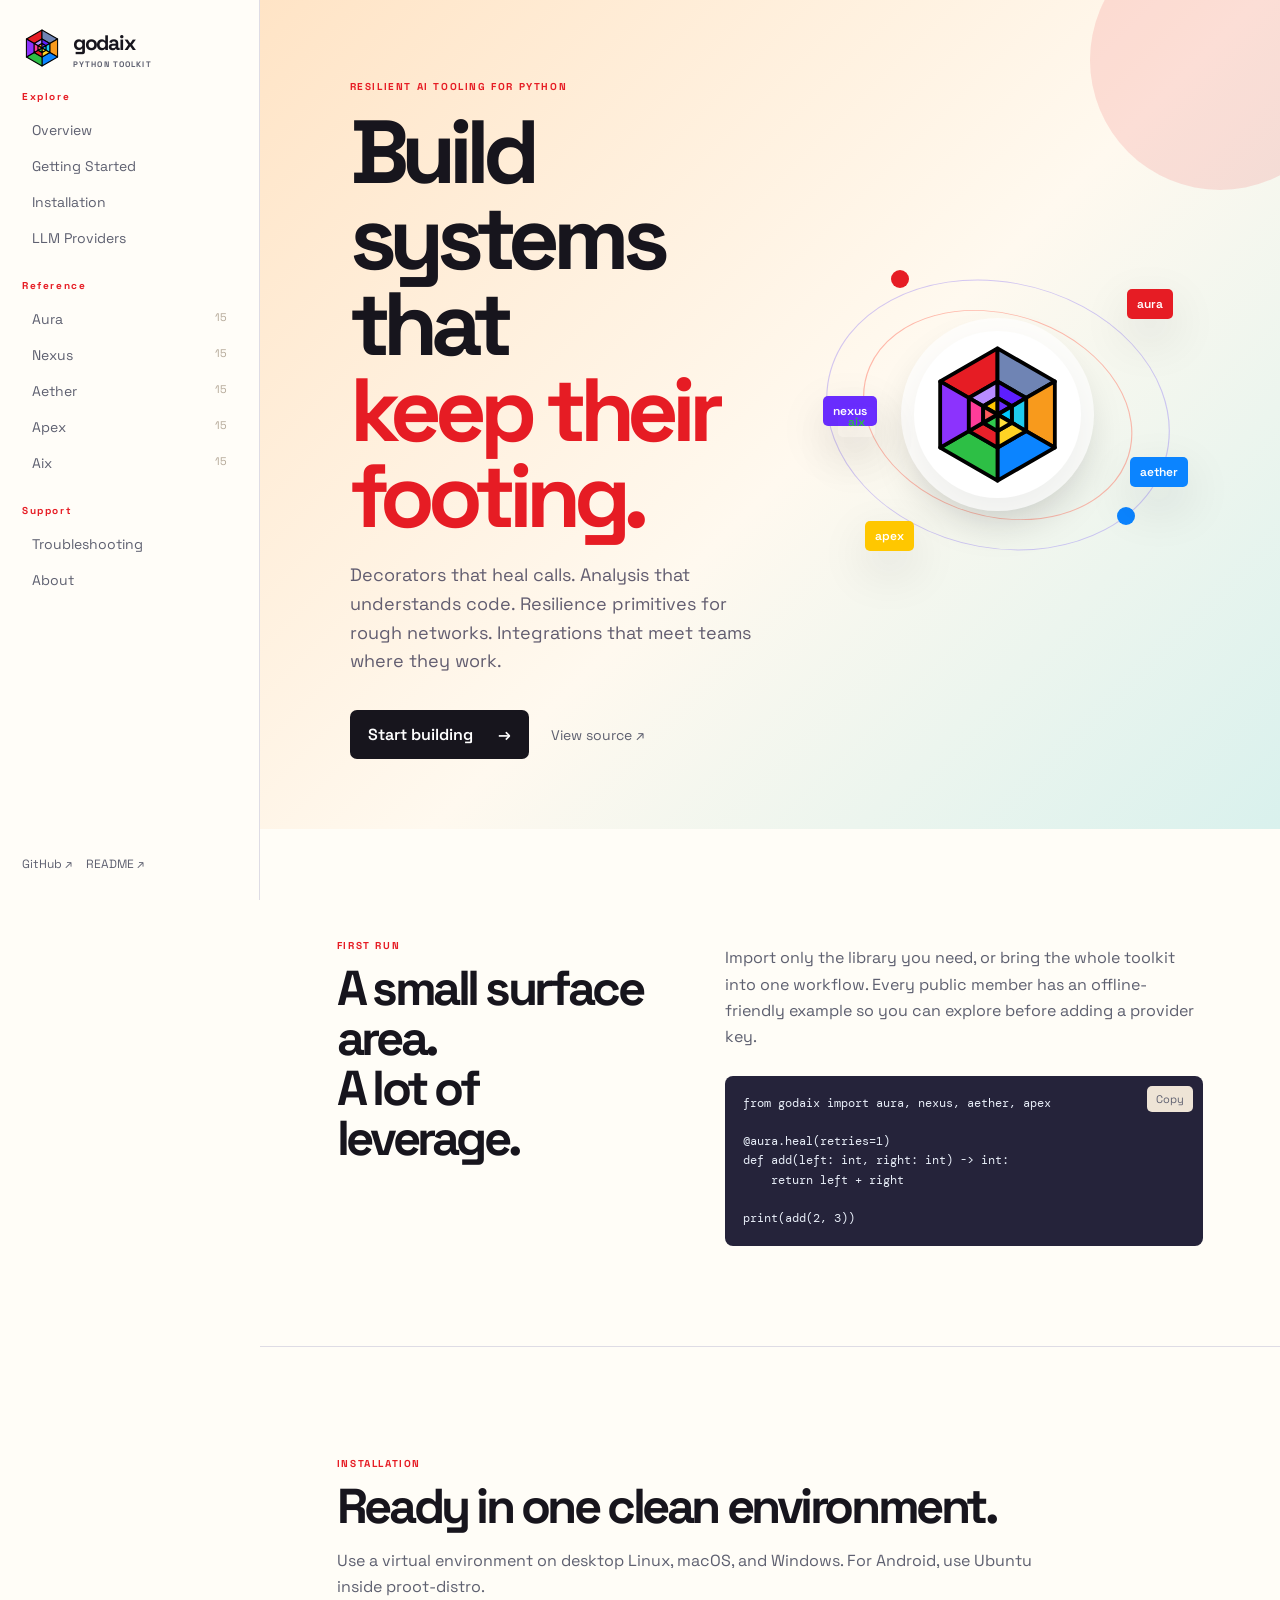
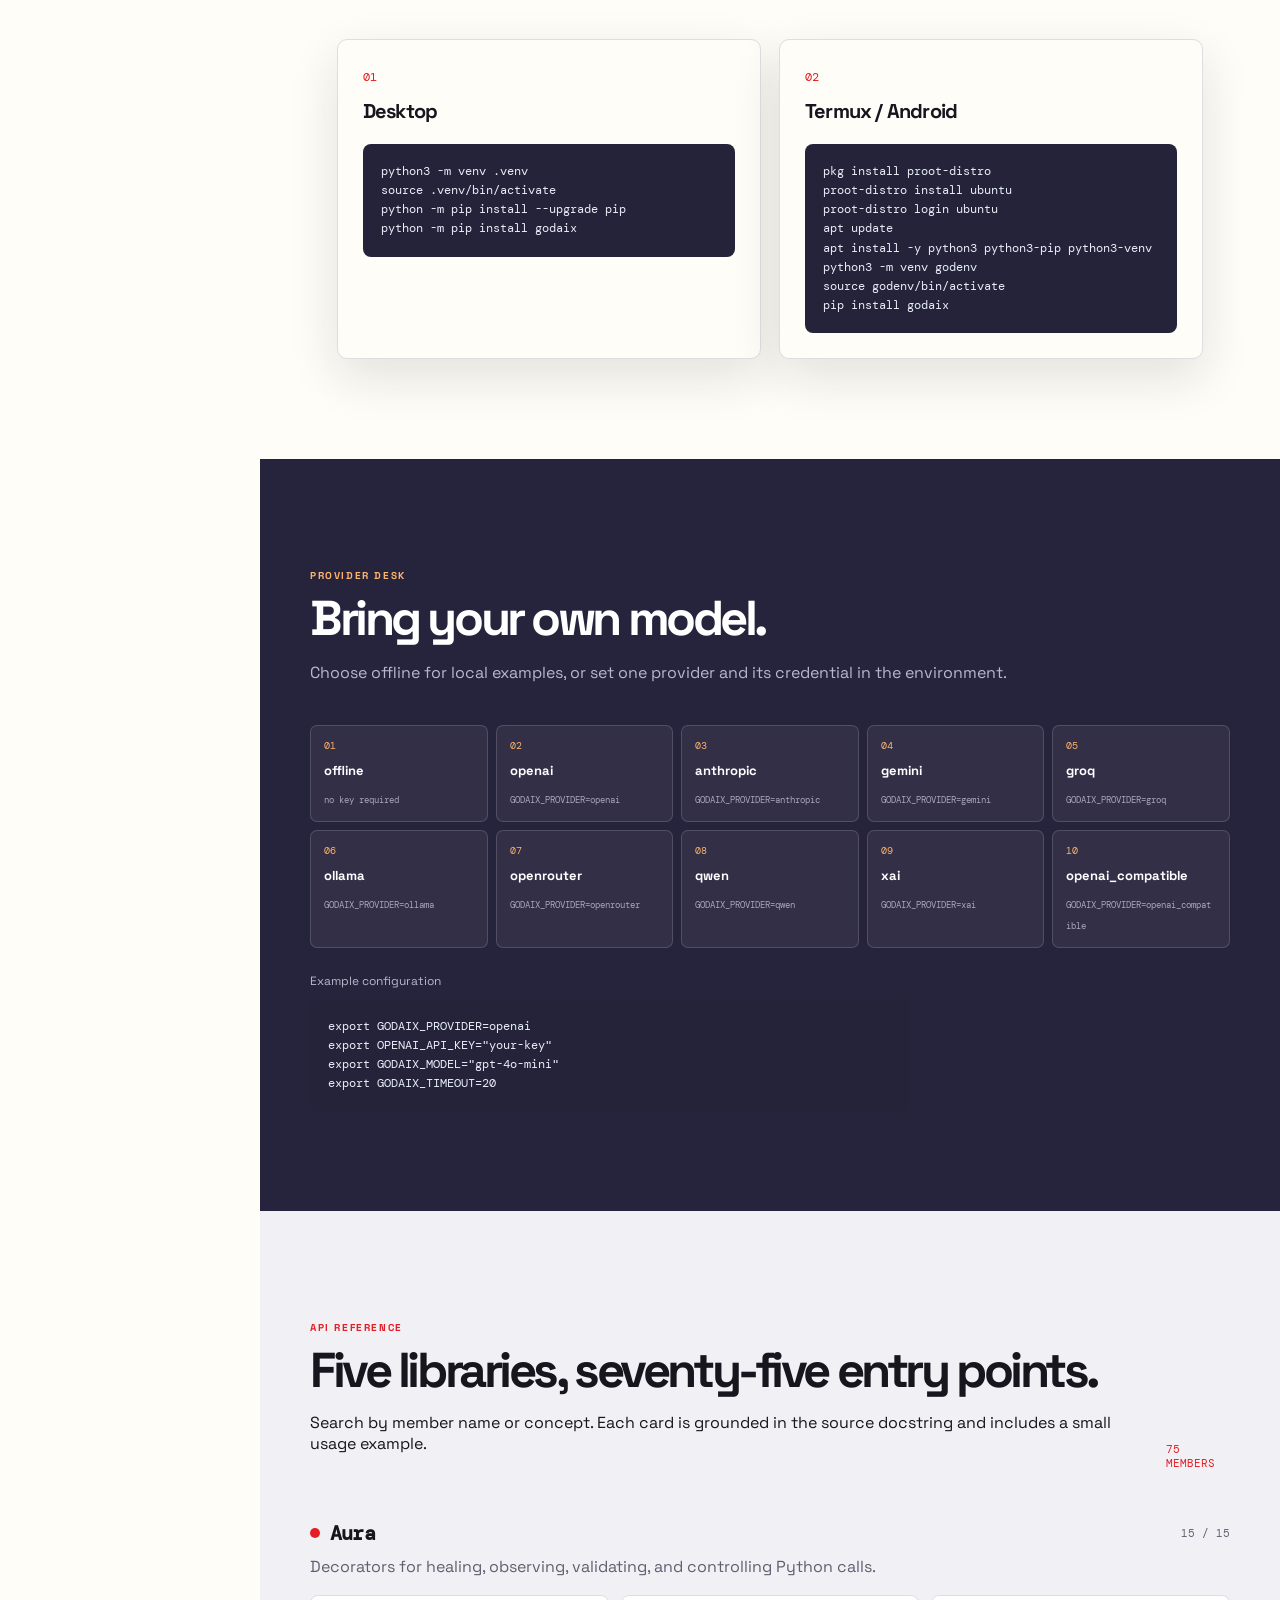
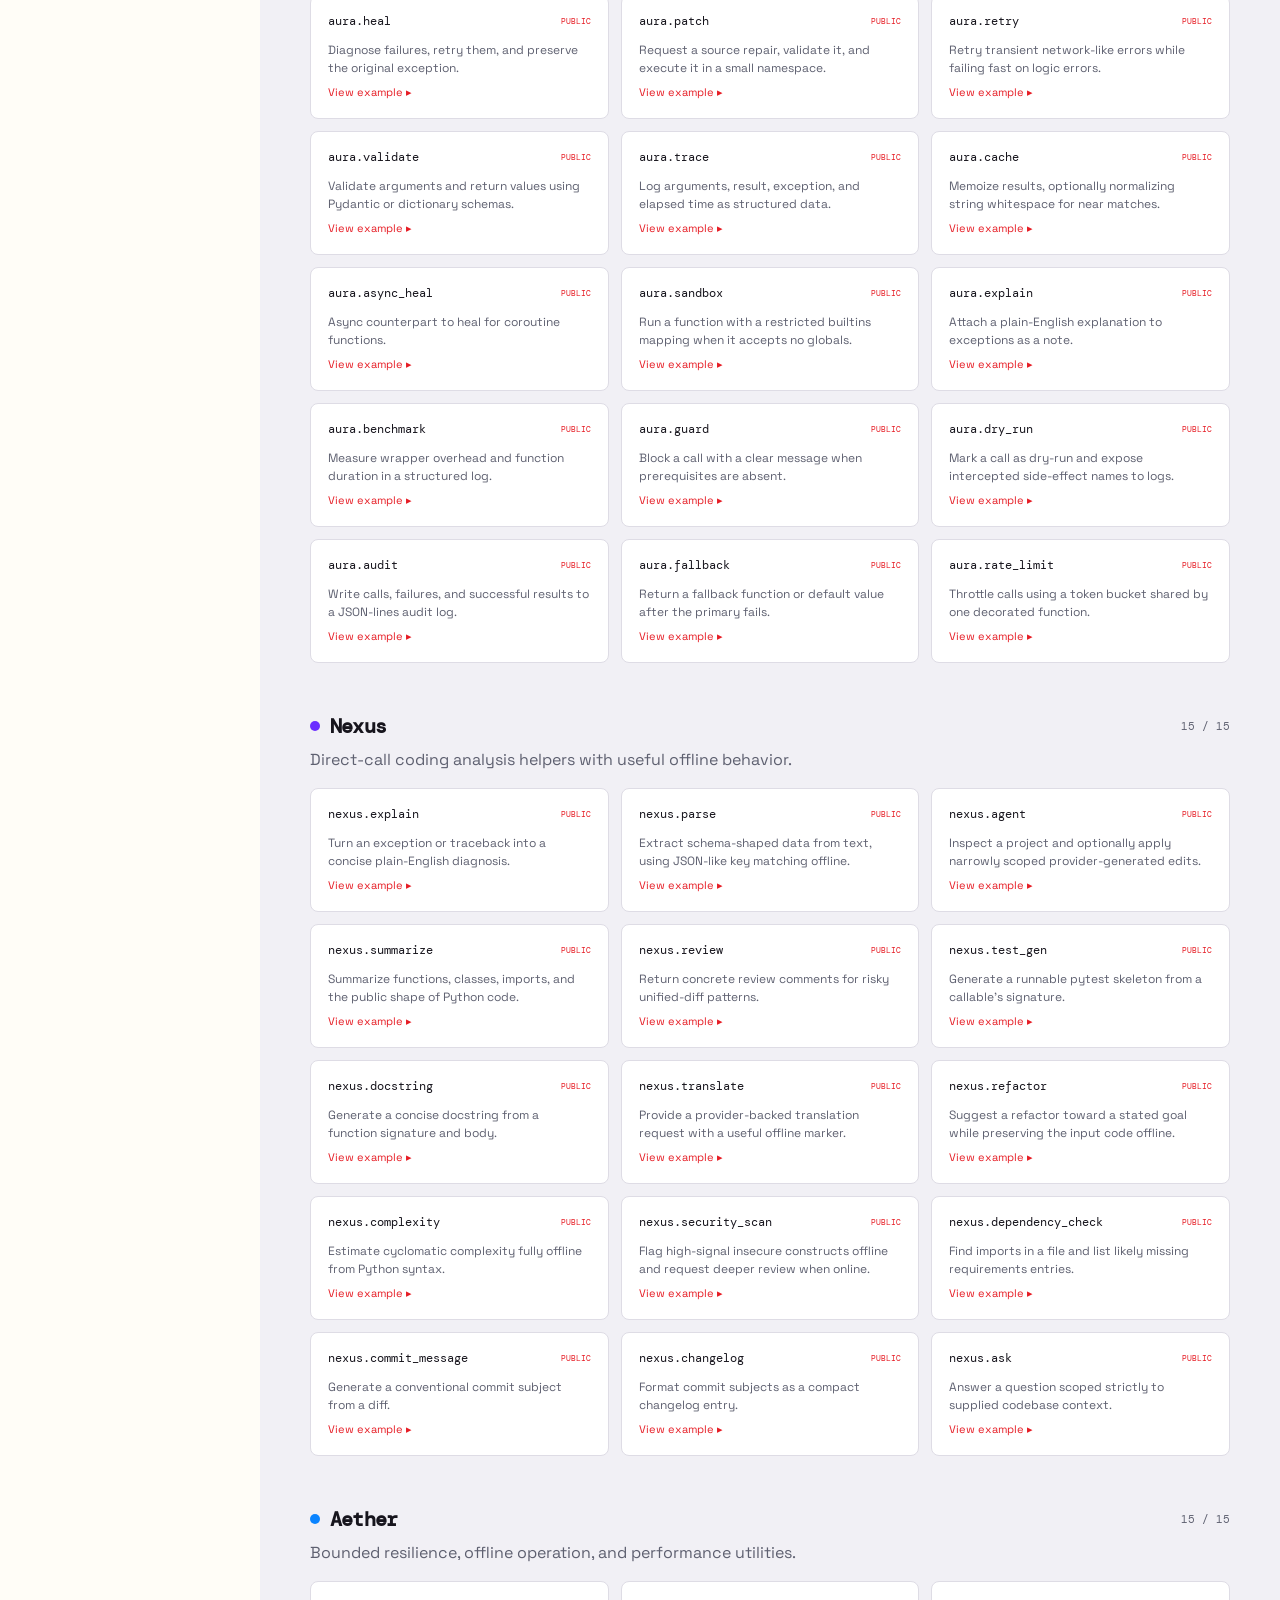
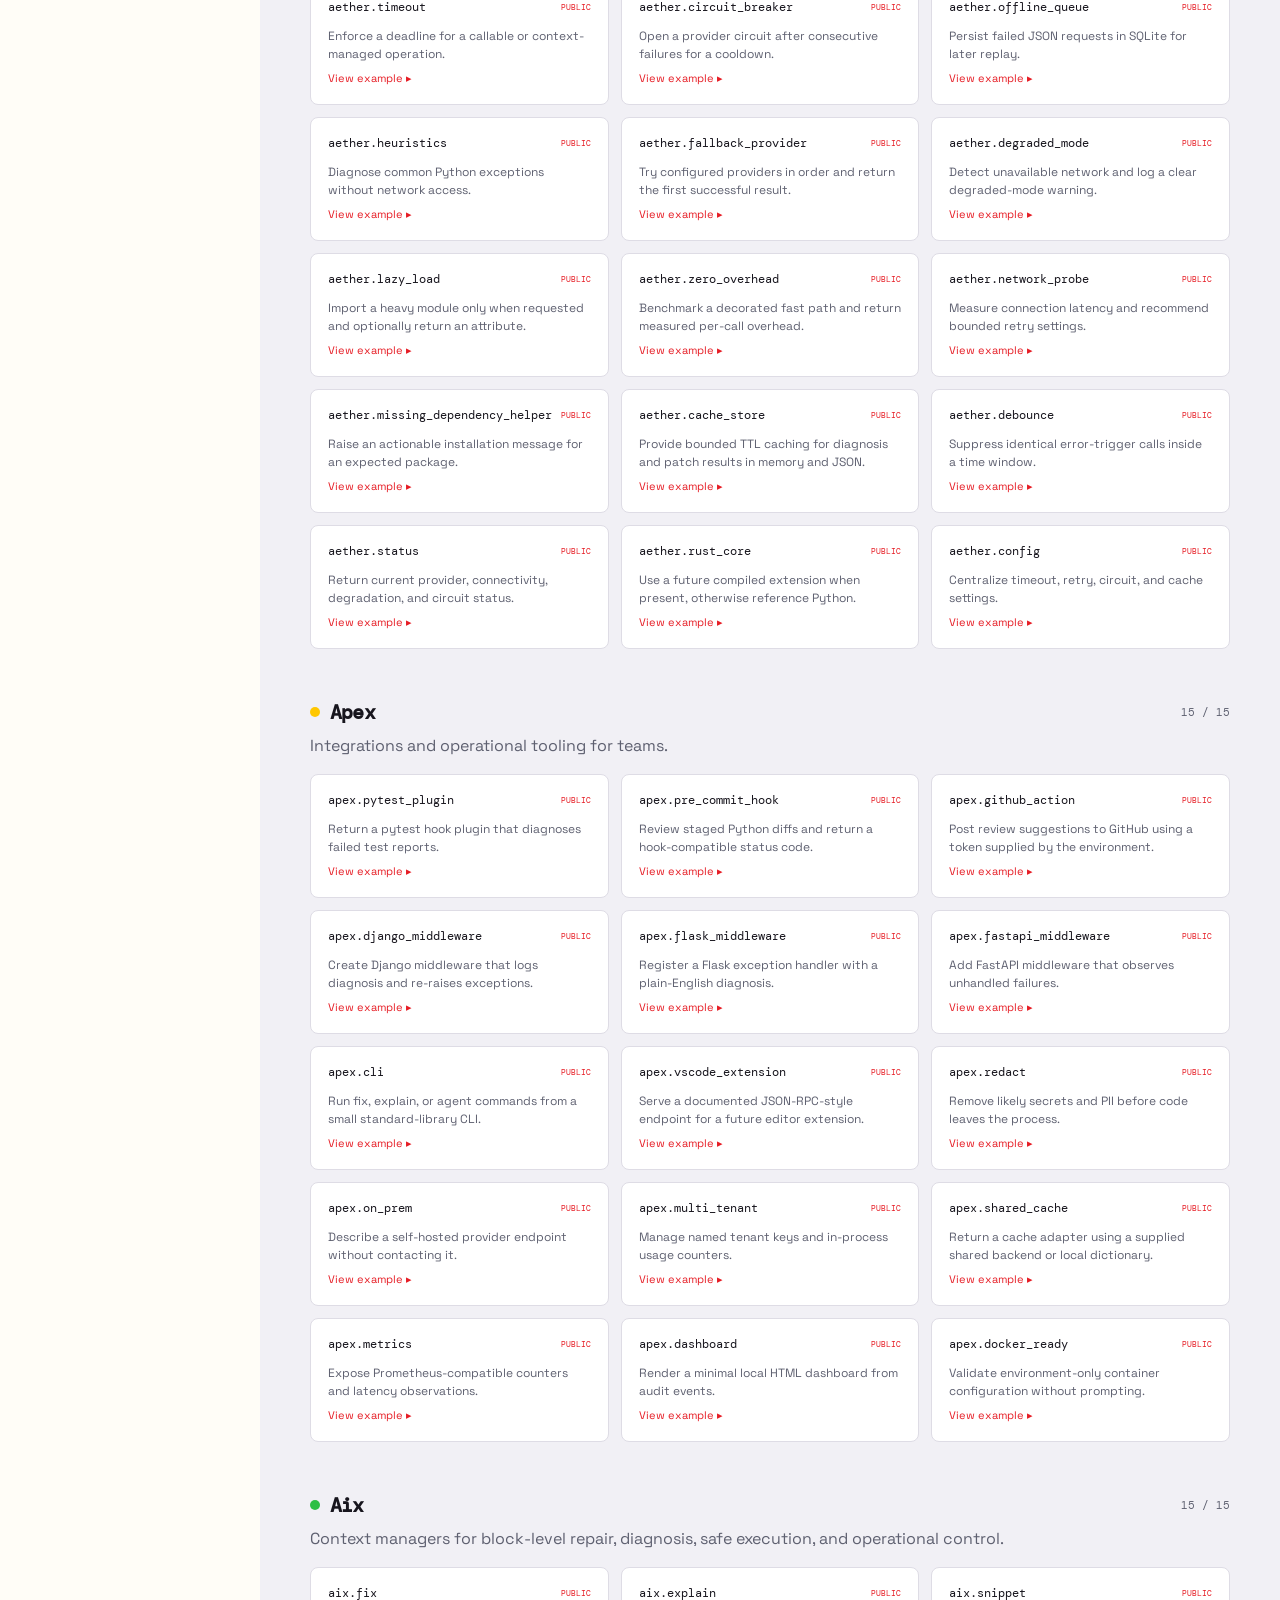
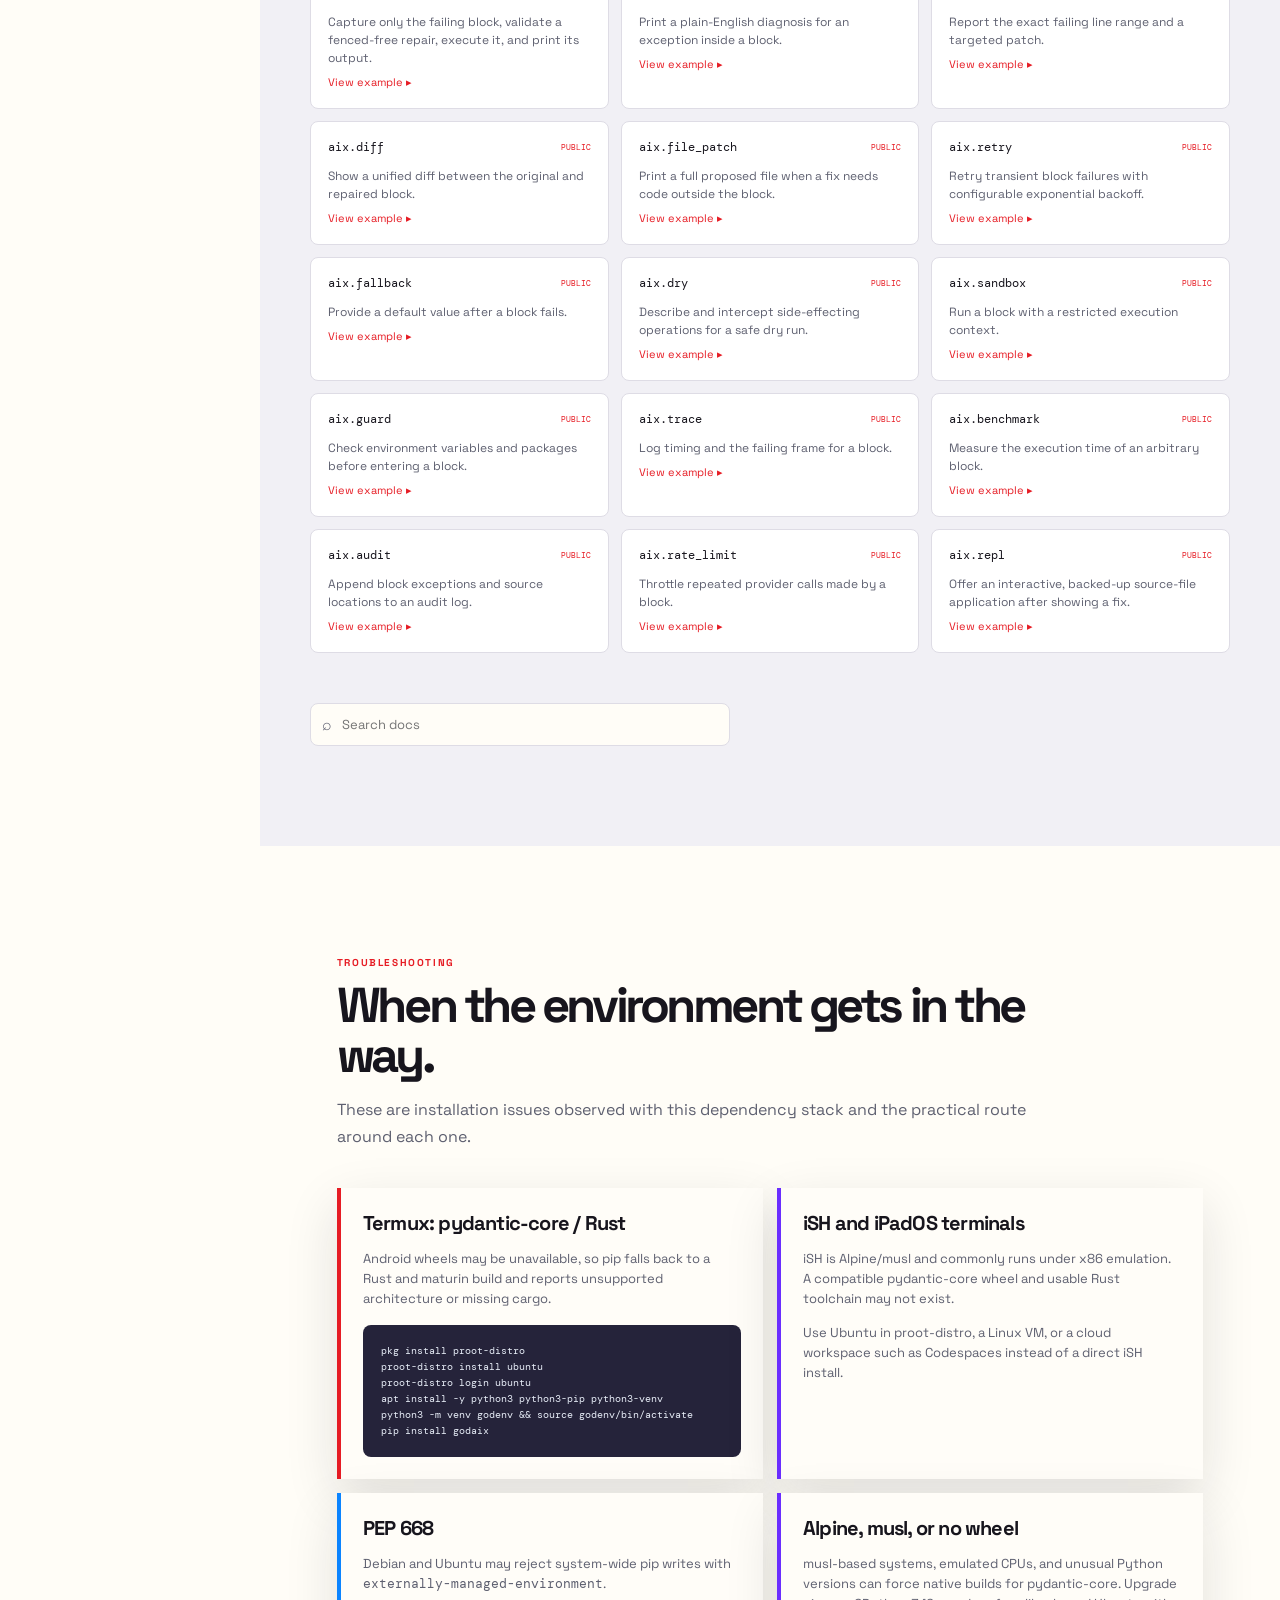
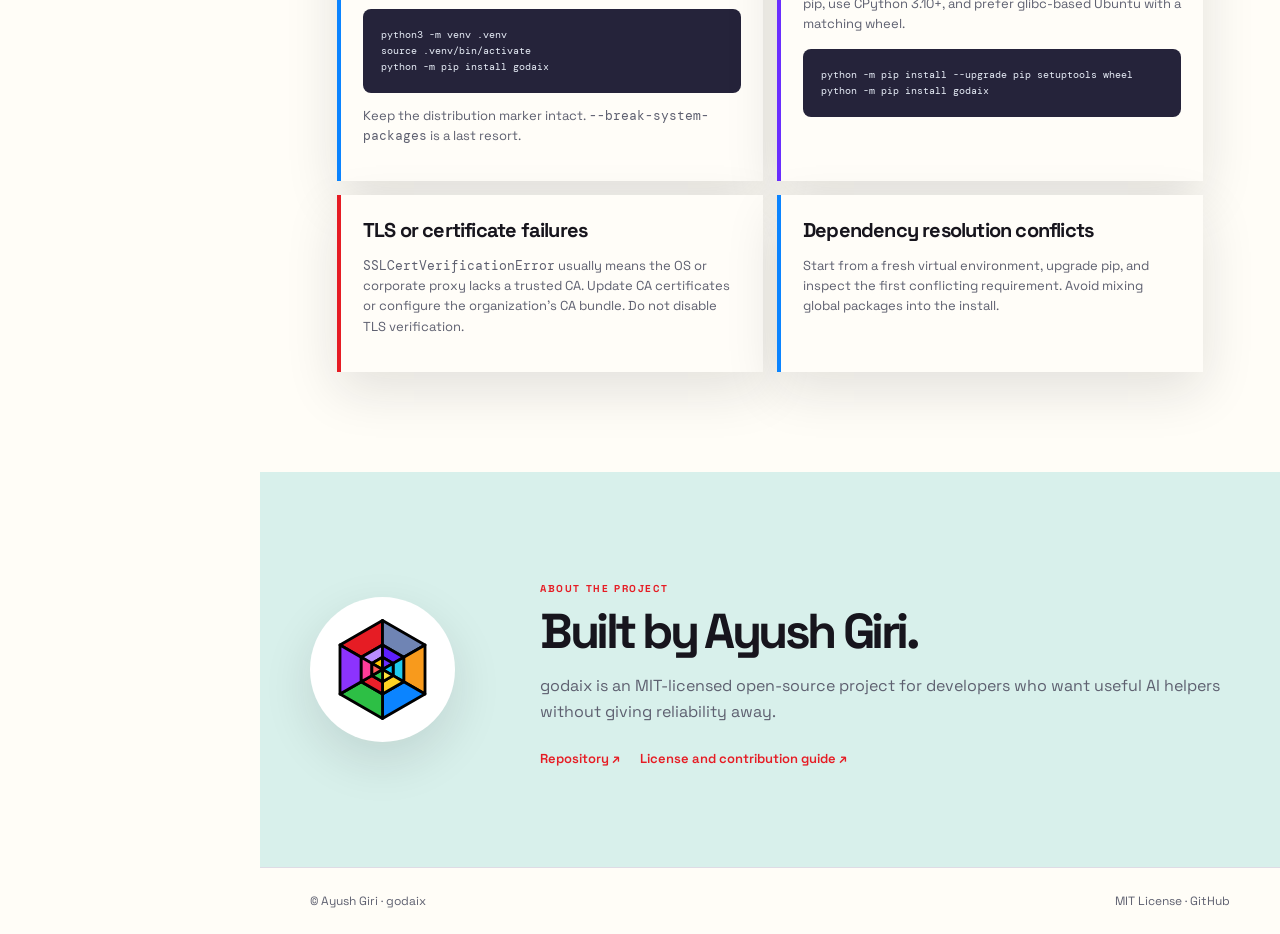
==== index.html @ a6511879 "Restructure documentation website" ====
<!doctype html>
<html lang="en">
<head>
  <meta charset="utf-8">
  <meta name="viewport" content="width=device-width, initial-scale=1">
  <meta name="description" content="godaix documentation: resilient AI tooling for Python.">
  <title>godaix | Python documentation</title>
  <link rel="stylesheet" href="styles.css">
  <link rel="icon" type="image/png" href="assets/favicon_64x64.png">
</head>
<body>
  <header class="mobile-bar">
    <a class="brand" href="#top"><img src="assets/logo.svg" alt="godaix logo" width="40" height="40"><span>godaix<small>PYTHON TOOLKIT</small></span></a>
    <button class="icon-button" id="menu-toggle" aria-label="Open navigation">☰</button>
  </header>
  <div class="site-shell" id="top">
    <aside class="sidebar" id="sidebar">
      <a class="brand desktop-brand" href="#top"><img src="assets/logo.svg" alt="godaix logo" width="40" height="40"><span>godaix<small>PYTHON TOOLKIT</small></span></a>
      <nav aria-label="Documentation navigation">
        <p class="nav-label">Explore</p>
        <a href="#overview">Overview</a><a href="#getting-started">Getting Started</a><a href="#installation">Installation</a><a href="#providers">LLM Providers</a>
        <p class="nav-label">Reference</p>
        <a href="#aura">Aura <b>15</b></a><a href="#nexus">Nexus <b>15</b></a><a href="#aether">Aether <b>15</b></a><a href="#apex">Apex <b>15</b></a><a href="#aix">Aix <b>15</b></a>
        <p class="nav-label">Support</p>
        <a href="#troubleshooting">Troubleshooting</a><a href="#about">About</a>
      </nav>
      <div class="sidebar-footer"><a href="https://github.com/Let-s-Code-India/God">GitHub ↗</a><a href="../README.md">README ↗</a></div>
    </aside>
    <main>
      <section class="hero" id="overview">
        <div class="hero-copy"><p class="kicker">RESILIENT AI TOOLING FOR PYTHON</p><h1>Build systems that<br><em>keep their footing.</em></h1><p class="hero-text">Decorators that heal calls. Analysis that understands code. Resilience primitives for rough networks. Integrations that meet teams where they work.</p><div class="hero-actions"><a class="button button-dark" href="#getting-started">Start building <span>→</span></a><a class="text-link" href="https://github.com/Let-s-Code-India/God">View source ↗</a></div></div>
        <div class="orbit-art" aria-label="Illustration of the godaix libraries"><div class="orbit-ring ring-one"></div><div class="orbit-ring ring-two"></div><div class="orbit-dot dot-one"></div><div class="orbit-dot dot-two"></div><img class="core-logo" src="assets/logo.svg" alt="godaix logo" width="180" height="180"><div class="orbit-label label-aura">aura</div><div class="orbit-label label-nexus">nexus</div><div class="orbit-label label-aether">aether</div><div class="orbit-label label-apex">apex</div><div class="orbit-label label-aix">aix</div></div>
      </section>
      <section class="intro-grid" id="getting-started"><div><p class="kicker">FIRST RUN</p><h2>A small surface area.<br>A lot of leverage.</h2></div><div><p>Import only the library you need, or bring the whole toolkit into one workflow. Every public member has an offline-friendly example so you can explore before adding a provider key.</p><div class="quick-code"><button class="copy-button" data-copy="from godaix import aura, nexus, aether, apex">Copy</button><pre><code>from godaix import aura, nexus, aether, apex

@aura.heal(retries=1)
def add(left: int, right: int) -> int:
    return left + right

print(add(2, 3))</code></pre></div></div></section>
      <section class="content-section" id="installation"><div class="section-heading"><p class="kicker">INSTALLATION</p><h2>Ready in one clean environment.</h2><p>Use a virtual environment on desktop Linux, macOS, and Windows. For Android, use Ubuntu inside proot-distro.</p></div><div class="install-grid"><article><span class="step">01</span><h3>Desktop</h3><pre><code>python3 -m venv .venv
source .venv/bin/activate
python -m pip install --upgrade pip
python -m pip install godaix</code></pre></article><article><span class="step">02</span><h3>Termux / Android</h3><pre><code>pkg install proot-distro
proot-distro install ubuntu
proot-distro login ubuntu
apt update
apt install -y python3 python3-pip python3-venv
python3 -m venv godenv
source godenv/bin/activate
pip install godaix</code></pre></article></div></section>
      <section class="content-section provider-section" id="providers"><div class="section-heading"><p class="kicker">PROVIDER DESK</p><h2>Bring your own model.</h2><p>Choose offline for local examples, or set one provider and its credential in the environment.</p></div><div class="provider-grid" id="provider-grid"></div><div class="env-code"><span>Example configuration</span><pre><code>export GODAIX_PROVIDER=openai
export OPENAI_API_KEY="your-key"
export GODAIX_MODEL="gpt-4o-mini"
export GODAIX_TIMEOUT=20</code></pre></div></section>
      <section class="content-section api-section" id="api-reference"><div class="section-heading api-heading"><div><p class="kicker">API REFERENCE</p><h2>Five libraries, seventy-five entry points.</h2><p>Search by member name or concept. Each card is grounded in the source docstring and includes a small usage example.</p></div><span class="api-count">75 MEMBERS</span></div><div id="api-list" class="api-groups"></div><p id="no-results" class="no-results" hidden>No members match that search.</p><label class="search-box api-search"><span>⌕</span><input id="search-input" type="search" placeholder="Search docs" aria-label="Search documentation"></label></section>
      <section class="content-section troubleshooting" id="troubleshooting"><div class="section-heading"><p class="kicker">TROUBLESHOOTING</p><h2>When the environment gets in the way.</h2><p>These are installation issues observed with this dependency stack and the practical route around each one.</p></div><div class="trouble-grid"><article><h3>Termux: pydantic-core / Rust</h3><p>Android wheels may be unavailable, so pip falls back to a Rust and maturin build and reports unsupported architecture or missing cargo.</p><pre><code>pkg install proot-distro
proot-distro install ubuntu
proot-distro login ubuntu
apt install -y python3 python3-pip python3-venv
python3 -m venv godenv && source godenv/bin/activate
pip install godaix</code></pre></article><article><h3>iSH and iPadOS terminals</h3><p>iSH is Alpine/musl and commonly runs under x86 emulation. A compatible pydantic-core wheel and usable Rust toolchain may not exist.</p><p>Use Ubuntu in proot-distro, a Linux VM, or a cloud workspace such as Codespaces instead of a direct iSH install.</p></article><article><h3>PEP 668</h3><p>Debian and Ubuntu may reject system-wide pip writes with <code>externally-managed-environment</code>.</p><pre><code>python3 -m venv .venv
source .venv/bin/activate
python -m pip install godaix</code></pre><p>Keep the distribution marker intact. <code>--break-system-packages</code> is a last resort.</p></article><article><h3>Alpine, musl, or no wheel</h3><p>musl-based systems, emulated CPUs, and unusual Python versions can force native builds for pydantic-core. Upgrade pip, use CPython 3.10+, and prefer glibc-based Ubuntu with a matching wheel.</p><pre><code>python -m pip install --upgrade pip setuptools wheel
python -m pip install godaix</code></pre></article><article><h3>TLS or certificate failures</h3><p><code>SSLCertVerificationError</code> usually means the OS or corporate proxy lacks a trusted CA. Update CA certificates or configure the organization’s CA bundle. Do not disable TLS verification.</p></article><article><h3>Dependency resolution conflicts</h3><p>Start from a fresh virtual environment, upgrade pip, and inspect the first conflicting requirement. Avoid mixing global packages into the install.</p></article></div></section>
      <section class="content-section about" id="about"><img class="about-logo" src="assets/logo.svg" alt="godaix logo" width="145" height="145"><div><p class="kicker">ABOUT THE PROJECT</p><h2>Built by Ayush Giri.</h2><p>godaix is an MIT-licensed open-source project for developers who want useful AI helpers without giving reliability away.</p><div class="about-links"><a href="https://github.com/Let-s-Code-India/God">Repository ↗</a><a href="README.md">License and contribution guide ↗</a></div></div></section>
      <footer><span>© Ayush Giri · godaix</span><span>MIT License · <a href="https://github.com/Let-s-Code-India/God">GitHub</a></span></footer>
    </main>
  </div>
  <script src="app.js"></script>
</body>
</html>
---- styles.css ----
@import url('https://fonts.googleapis.com/css2?family=DM+Mono:wght@400;500&family=Space+Grotesk:wght@400;500;600;700&display=swap');
:root { --ink:#17151d; --muted:#5e6070; --paper:#fffdf7; --red:#e61c24; --coral:var(--red); --violet:#6a2dff; --blue:#0b84ff; --cyan:#00c9ff; --green:#2dbf45; --gold:#ffc700; --pink:#ff3c99; --line:#dedce5; --shadow:0 18px 50px rgba(23,21,29,.12); }
* { box-sizing:border-box; } html { scroll-behavior:smooth; } body { margin:0; color:var(--ink); background:var(--paper); font-family:'Space Grotesk','Trebuchet MS',sans-serif; } a { color:inherit; text-decoration:none; } a:hover { color:var(--coral); } code,pre { font-family:'DM Mono',monospace; } button,input { font:inherit; }
.site-shell { display:grid; grid-template-columns:260px minmax(0,1fr); min-height:100vh; } .sidebar { position:sticky; top:0; height:100vh; display:flex; flex-direction:column; padding:28px 22px; border-right:1px solid var(--line); background:#fffdf8; z-index:5; } .brand { display:flex; align-items:center; gap:11px; font-weight:700; font-size:21px; letter-spacing:-.06em; } .brand img { width:40px; height:40px; } .brand small { display:block; color:var(--muted); font-size:8px; letter-spacing:.14em; line-height:1; margin-top:4px; } .search-box { display:flex; align-items:center; gap:8px; margin:40px 0 25px; padding:10px 11px; border:1px solid var(--line); border-radius:8px; color:var(--muted); background:var(--paper); } .search-box input { width:100%; border:0; outline:0; color:var(--ink); background:transparent; font-size:13px; } .nav-label,.kicker { color:var(--coral); font-size:10px; font-weight:700; letter-spacing:.16em; } .nav-label { margin:22px 0 8px; } nav { display:flex; flex-direction:column; gap:2px; } nav a { padding:8px 10px; border-radius:6px; color:var(--muted); font-size:14px; } nav a:hover { color:var(--ink); background:#f7eee2; } nav b { float:right; color:#b4a898; font-size:11px; font-weight:400; } .sidebar-footer { display:flex; gap:14px; margin-top:auto; color:var(--muted); font-size:12px; }
.mobile-bar { display:none; } main { min-width:0; overflow:hidden; } .hero { min-height:650px; display:grid; grid-template-columns:minmax(0,1.05fr) minmax(320px,.95fr); align-items:center; gap:30px; padding:70px clamp(28px,7vw,100px); background:linear-gradient(135deg,#ffe4c6 0%,#fff9ef 54%,#d9f1ed 100%); position:relative; overflow:hidden; } .hero:after { content:""; width:260px; height:260px; border-radius:50%; background:var(--coral); opacity:.12; position:absolute; right:-70px; top:-70px; } .hero-copy { position:relative; z-index:1; max-width:660px; } .hero h1 { margin:16px 0 22px; font-size:clamp(48px,7vw,92px); line-height:.96; letter-spacing:-.08em; } .hero h1 em { color:var(--coral); font-style:normal; } .hero-text { max-width:570px; color:#625d70; font-size:18px; line-height:1.6; } .hero-actions { display:flex; align-items:center; gap:22px; margin-top:34px; } .button { display:inline-flex; gap:25px; align-items:center; padding:14px 18px; border-radius:7px; font-weight:600; } .button-dark { color:#fff; background:var(--ink); } .button-dark:hover { color:#fff; background:var(--coral); } .text-link { color:var(--muted); font-size:14px; } .orbit-art { width:min(380px,100%); aspect-ratio:1; justify-self:center; position:relative; } .orbit-ring { position:absolute; inset:10%; border:1px solid rgba(128,103,242,.35); border-radius:50%; transform:rotate(-28deg) skewX(15deg); } .ring-two { inset:19%; border-color:rgba(255,107,87,.45); transform:rotate(58deg) skewX(-17deg); } .core-mark,.about-mark { position:absolute; inset:33%; display:grid; place-content:center; text-align:center; border-radius:50%; color:#fff; background:var(--ink); font-size:30px; line-height:.62; letter-spacing:-.12em; box-shadow:0 0 0 13px rgba(255,255,255,.7),0 20px 40px rgba(27,25,48,.22); } .core-mark span,.about-mark span { color:var(--coral); } .core-mark strong,.about-mark strong { color:#a493ff; font-size:24px; } .orbit-dot { position:absolute; width:18px; height:18px; border-radius:50%; background:var(--coral); top:12%; left:22%; } .dot-two { top:auto; left:auto; right:14%; bottom:21%; background:var(--blue); } .orbit-label { position:absolute; padding:7px 10px; border-radius:5px; color:#fff; font-size:12px; font-weight:600; box-shadow:var(--shadow); } .label-aura { top:17%; right:4%; background:var(--coral); }.label-nexus { left:4%; top:45%; background:var(--violet); }.label-aether { right:0; bottom:31%; background:var(--blue); }.label-apex { left:15%; bottom:14%; background:var(--gold); }
.intro-grid,.content-section { max-width:1080px; margin:0 auto; padding:100px clamp(28px,6vw,80px); } .intro-grid { display:grid; grid-template-columns:.8fr 1.2fr; gap:70px; border-bottom:1px solid var(--line); } h2 { margin:12px 0 16px; font-size:clamp(30px,4vw,49px); line-height:1.02; letter-spacing:-.07em; } .intro-grid p:not(.kicker),.section-heading>p:not(.kicker),.about p:not(.kicker) { color:var(--muted); line-height:1.65; font-size:16px; } .quick-code,.env-code { position:relative; margin-top:25px; } pre { overflow:auto; margin:0; padding:18px; border-radius:8px; color:#e8eef8; background:#25233a; font-size:12px; line-height:1.6; } .copy-button { border:0; border-radius:5px; padding:6px 9px; color:var(--muted); background:#eee4d6; font-size:11px; cursor:pointer; } .quick-code>.copy-button,.api-card>.copy-button { position:absolute; top:10px; right:10px; } .copy-button:hover { color:var(--ink); background:#fff; } .section-heading { max-width:700px; margin-bottom:38px; } .install-grid { display:grid; grid-template-columns:repeat(2,minmax(0,1fr)); gap:18px; } .install-grid article { padding:25px; border:1px solid var(--line); border-radius:10px; background:#fffdf8; box-shadow:var(--shadow); } .step { color:var(--coral); font:12px 'DM Mono'; } h3 { margin:12px 0; font-size:20px; letter-spacing:-.04em; } .install-grid pre { margin-top:20px; }
.provider-section { background:#26233c; color:#fff; max-width:none; padding-left:max(28px,calc((100% - 1080px)/2 + 80px)); padding-right:max(28px,calc((100% - 1080px)/2 + 80px)); } .provider-section .kicker { color:#ffb36b; }.provider-section .section-heading>p:not(.kicker) { color:#bab6cb; }.provider-grid { display:grid; grid-template-columns:repeat(5,minmax(0,1fr)); gap:8px; }.provider-pill { min-height:95px; padding:13px; border:1px solid rgba(255,255,255,.15); border-radius:7px; background:rgba(255,255,255,.06); min-width:0; }.provider-number { display:block; color:#ffb36b; font:10px 'DM Mono'; }.provider-pill strong { display:block; margin:10px 0 8px; font-size:13px; overflow-wrap:anywhere; word-break:break-word; }.provider-pill code { color:#aaa6bf; font-size:9px; overflow-wrap:anywhere; word-break:break-word; }.env-code { max-width:600px; }.env-code>span { display:block; margin-bottom:10px; color:#bab6cb; font-size:12px; }
.api-section { max-width:none; background:#f1f0f5; padding-left:max(28px,calc((100% - 1080px)/2 + 80px)); padding-right:max(28px,calc((100% - 1080px)/2 + 80px)); }.api-heading { max-width:none; display:flex; justify-content:space-between; align-items:end; gap:20px; }.api-count { color:var(--red); font:11px 'DM Mono'; }.api-group { margin:50px 0; scroll-margin-top:25px; }.api-group-head { display:flex; justify-content:space-between; align-items:center; color:var(--muted); font:11px 'DM Mono'; }.api-group-head>div { display:flex; align-items:center; gap:10px; }.api-group-head h3 { margin:0; color:var(--ink); }.module-dot { width:10px; height:10px; border-radius:50%; display:inline-block; }.module-dot.coral { background:var(--red); }.module-dot.violet { background:var(--violet); }.module-dot.blue { background:var(--blue); }.module-dot.gold { background:var(--gold); }.module-dot.green { background:var(--green); }.group-description { color:var(--muted); margin:10px 0 18px; }.api-cards { display:grid; grid-template-columns:repeat(3,minmax(0,1fr)); gap:12px; }.api-card { position:relative; min-width:0; padding:17px; border:1px solid var(--line); border-radius:8px; background:#fff; }.api-name { display:flex; justify-content:space-between; gap:8px; align-items:center; }.api-name code { color:var(--ink); font-size:12px; word-break:break-word; }.api-name span { color:var(--red); font:8px 'DM Mono'; }.api-card p { min-height:54px; color:var(--muted); font-size:12px; line-height:1.5; }.api-card pre { margin-top:15px; padding:12px; font-size:10px; }.api-card>.copy-button { top:auto; bottom:10px; }.no-results { color:var(--muted); }
.trouble-grid { display:grid; grid-template-columns:repeat(2,minmax(0,1fr)); gap:14px; }.trouble-grid article { padding:22px; border-left:4px solid var(--coral); background:#fffdf8; box-shadow:var(--shadow); }.trouble-grid article:nth-child(2n) { border-color:var(--violet); }.trouble-grid article:nth-child(3n) { border-color:var(--blue); }.trouble-grid h3 { margin-top:0; }.trouble-grid p { color:var(--muted); line-height:1.55; font-size:13px; }.trouble-grid pre { margin-top:15px; font-size:10px; }.about { display:grid; grid-template-columns:180px 1fr; gap:50px; align-items:center; background:#d8f0eb; max-width:none; padding-left:max(28px,calc((100% - 1080px)/2 + 80px)); padding-right:max(28px,calc((100% - 1080px)/2 + 80px)); }.about-mark { position:relative; inset:auto; width:145px; height:145px; font-size:29px; }.about-links { display:flex; gap:20px; flex-wrap:wrap; margin-top:25px; color:var(--coral); font-size:13px; font-weight:600; } footer { display:flex; justify-content:space-between; gap:20px; padding:25px max(28px,calc((100% - 1080px)/2 + 80px)); color:var(--muted); font-size:12px; border-top:1px solid var(--line); }
@media (max-width:900px) { .site-shell { display:block; }.mobile-bar { display:flex; position:sticky; top:0; z-index:10; justify-content:space-between; align-items:center; padding:12px 18px; background:#fffdf8; border-bottom:1px solid var(--line); }.mobile-bar .brand img { width:32px; height:32px; }.desktop-brand { display:none; }.icon-button { border:0; background:transparent; font-size:20px; }.sidebar { position:fixed; left:-280px; width:260px; transition:left .2s; box-shadow:var(--shadow); }.sidebar.open { left:0; }.hero { min-height:700px; grid-template-columns:1fr; padding-top:55px; }.orbit-art { width:min(310px,85vw); }.intro-grid { grid-template-columns:1fr; gap:20px; }.provider-grid { grid-template-columns:repeat(2,minmax(0,1fr)); }.api-cards { grid-template-columns:repeat(2,minmax(0,1fr)); } }
.core-logo { position:absolute; inset:28%; width:44%; height:44%; object-fit:contain; padding:10px; border-radius:50%; background:#fff; box-shadow:0 0 0 13px rgba(255,255,255,.72),0 20px 40px rgba(23,21,29,.22); }
.about-logo { width:145px; height:145px; object-fit:contain; padding:18px; border-radius:50%; background:#fff; box-shadow:var(--shadow); }
.label-aix { left:8%; top:48%; color:var(--green); }
@media (max-width:900px) { .sidebar { overflow-y:auto; }.hero { min-height:0; }.api-section,.provider-section,.about { padding-left:clamp(20px,6vw,48px); padding-right:clamp(20px,6vw,48px); } }
@media (max-width:560px) { .hero h1 { font-size:52px; }.hero-text { font-size:16px; }.install-grid,.trouble-grid,.api-cards { grid-template-columns:1fr; }.api-heading { align-items:start; flex-direction:column; }.about { grid-template-columns:1fr; gap:25px; }.about-logo { width:110px; height:110px; } footer { flex-direction:column; } }
.api-search { max-width:420px; margin:45px 0 0; }
.view-example { margin-top:8px; padding:0; border:0; background:none; color:var(--red); font-size:11px; cursor:pointer; }
.card-teaser { min-height:0 !important; margin-bottom:0; }
.card-details p { min-height:0; }
.card-details pre { white-space:pre-wrap; overflow-wrap:break-word; overflow:auto; }
.output-label { margin:18px 0 0; color:var(--ink) !important; font:11px 'DM Mono'; }
.card-details .copy-button { position:static; margin-top:10px; }
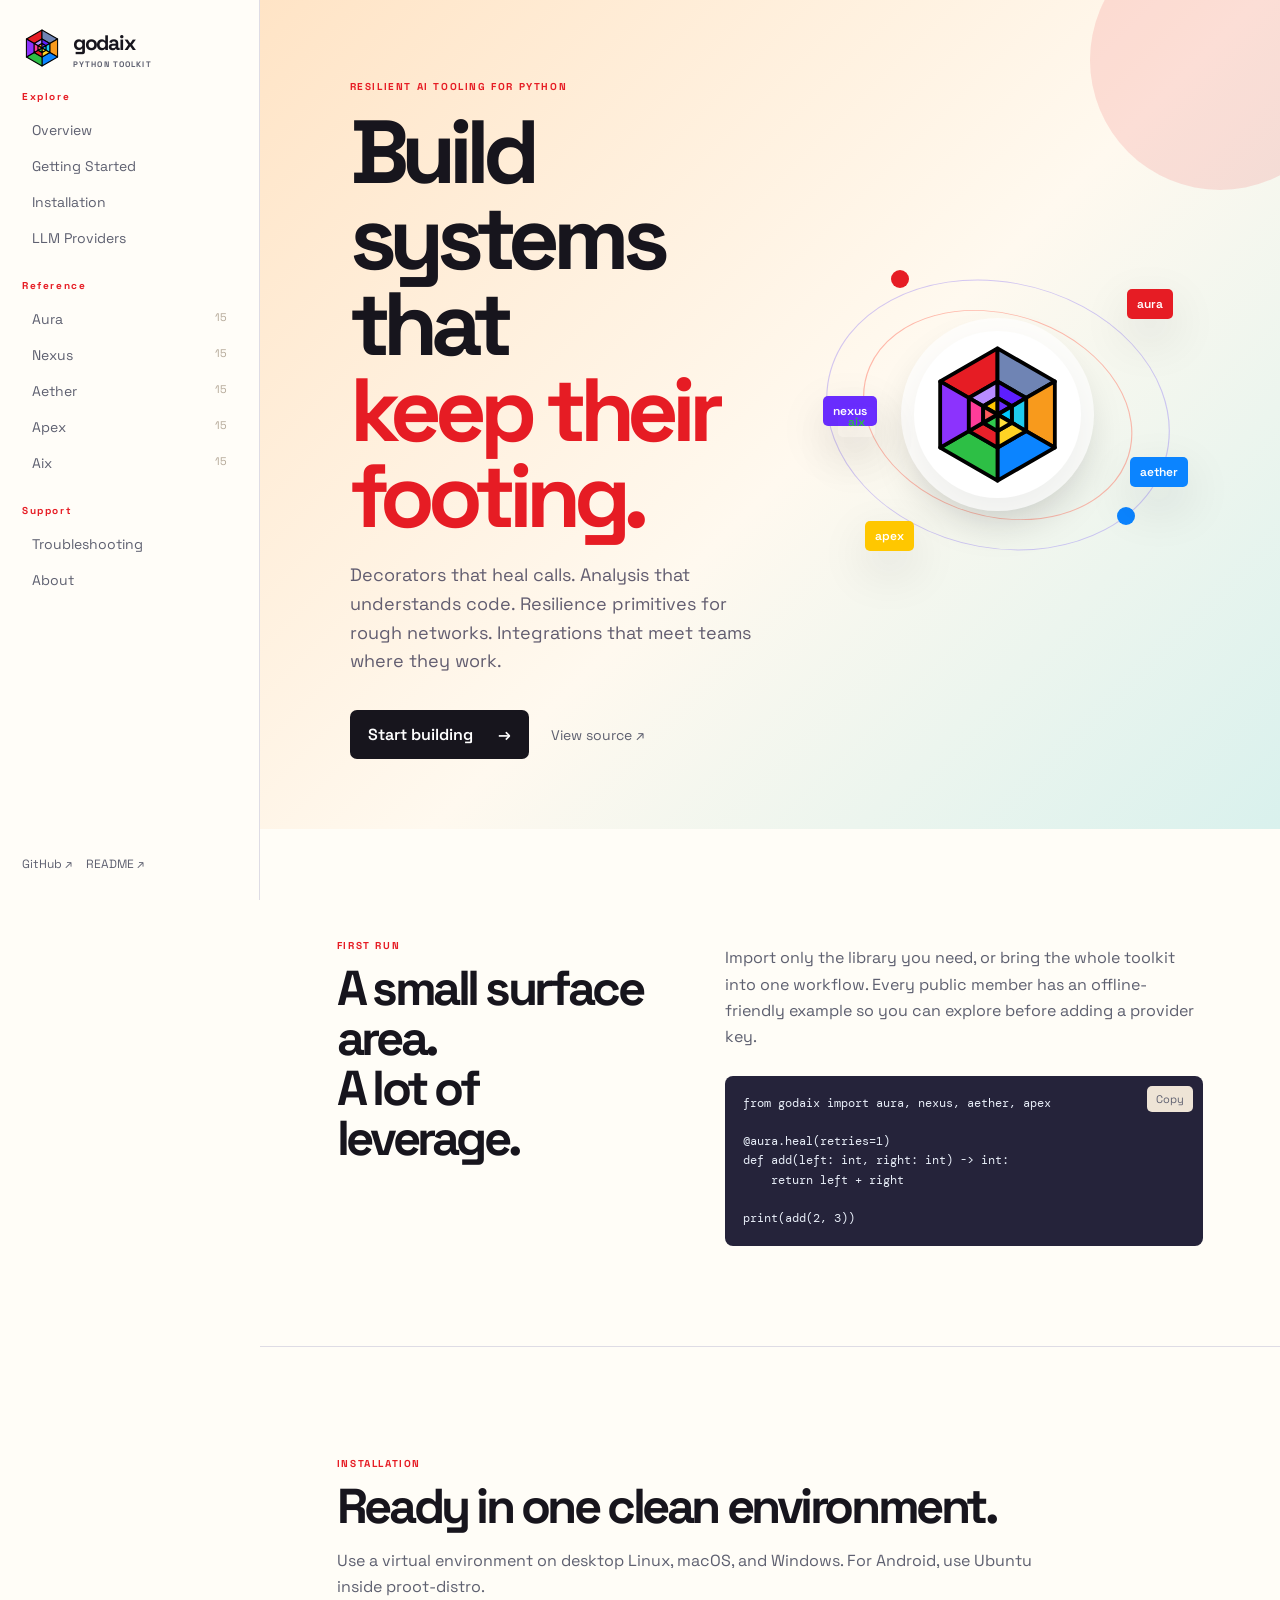
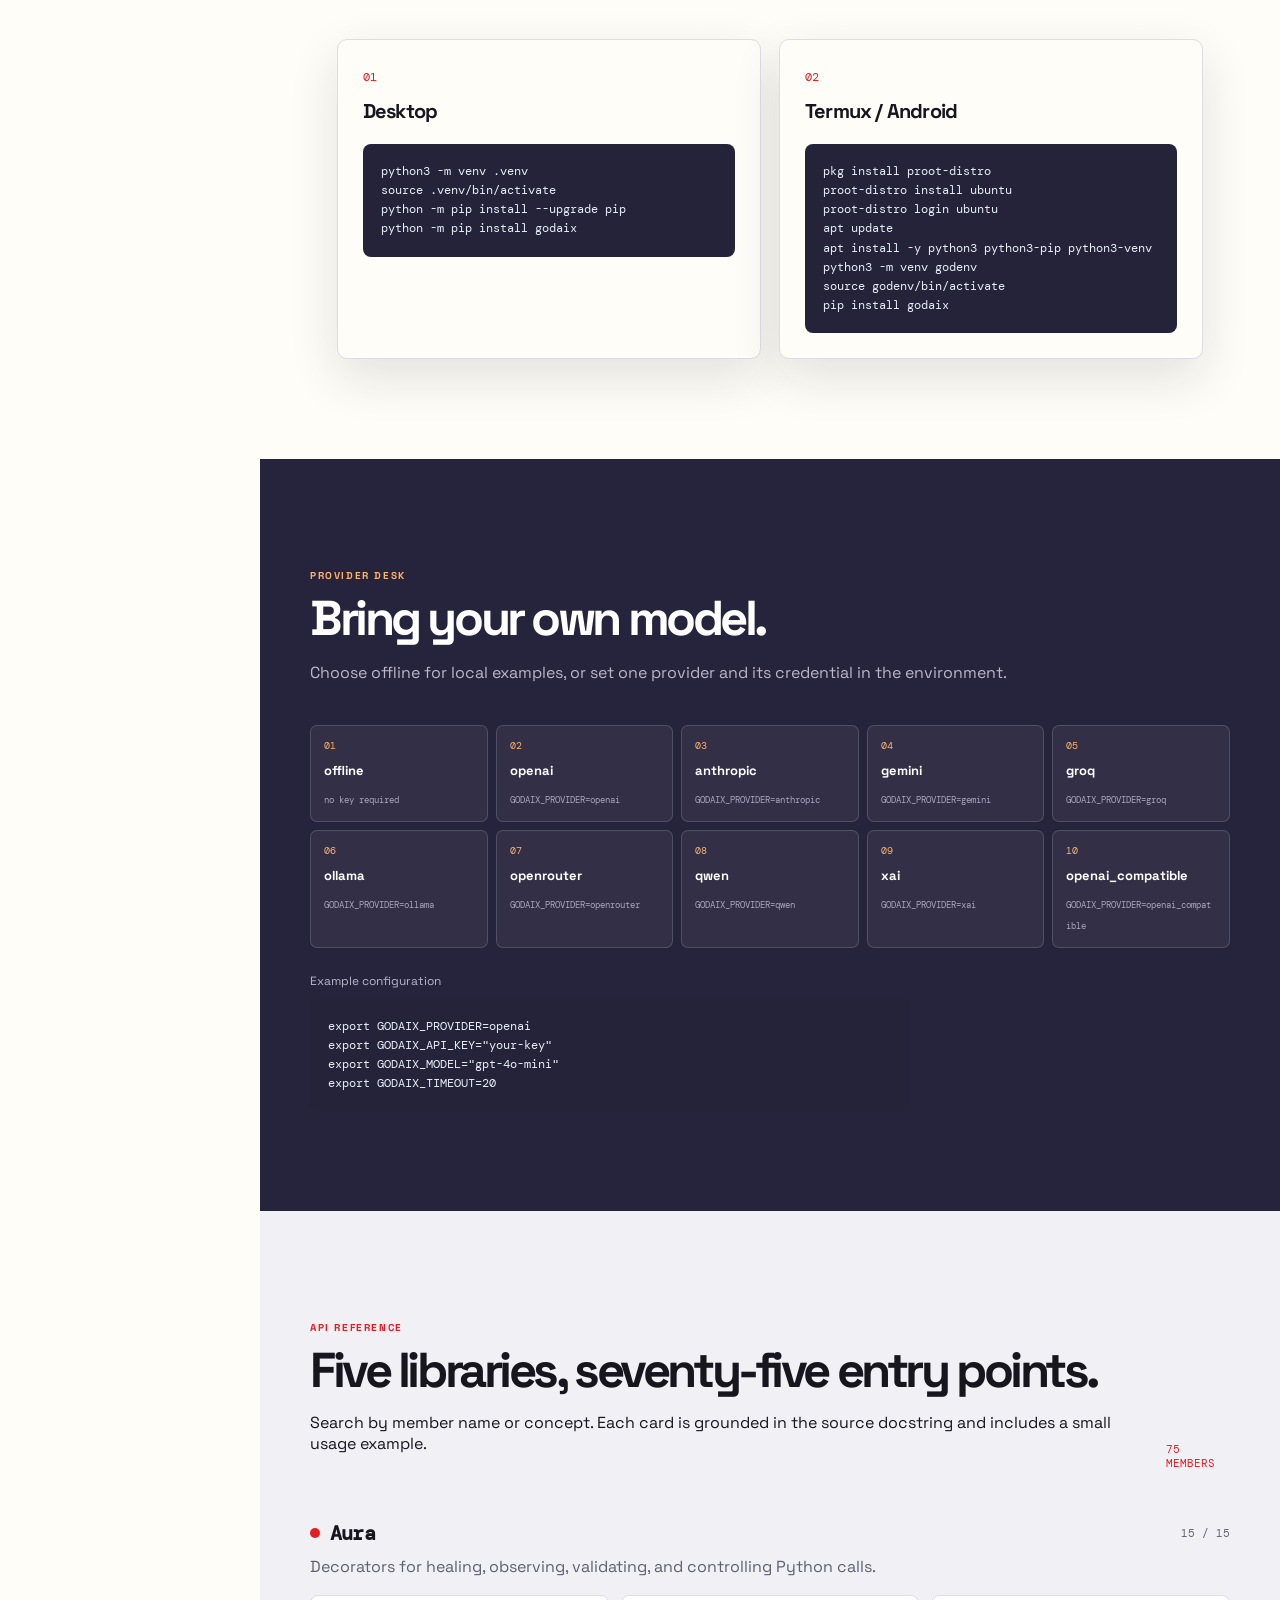
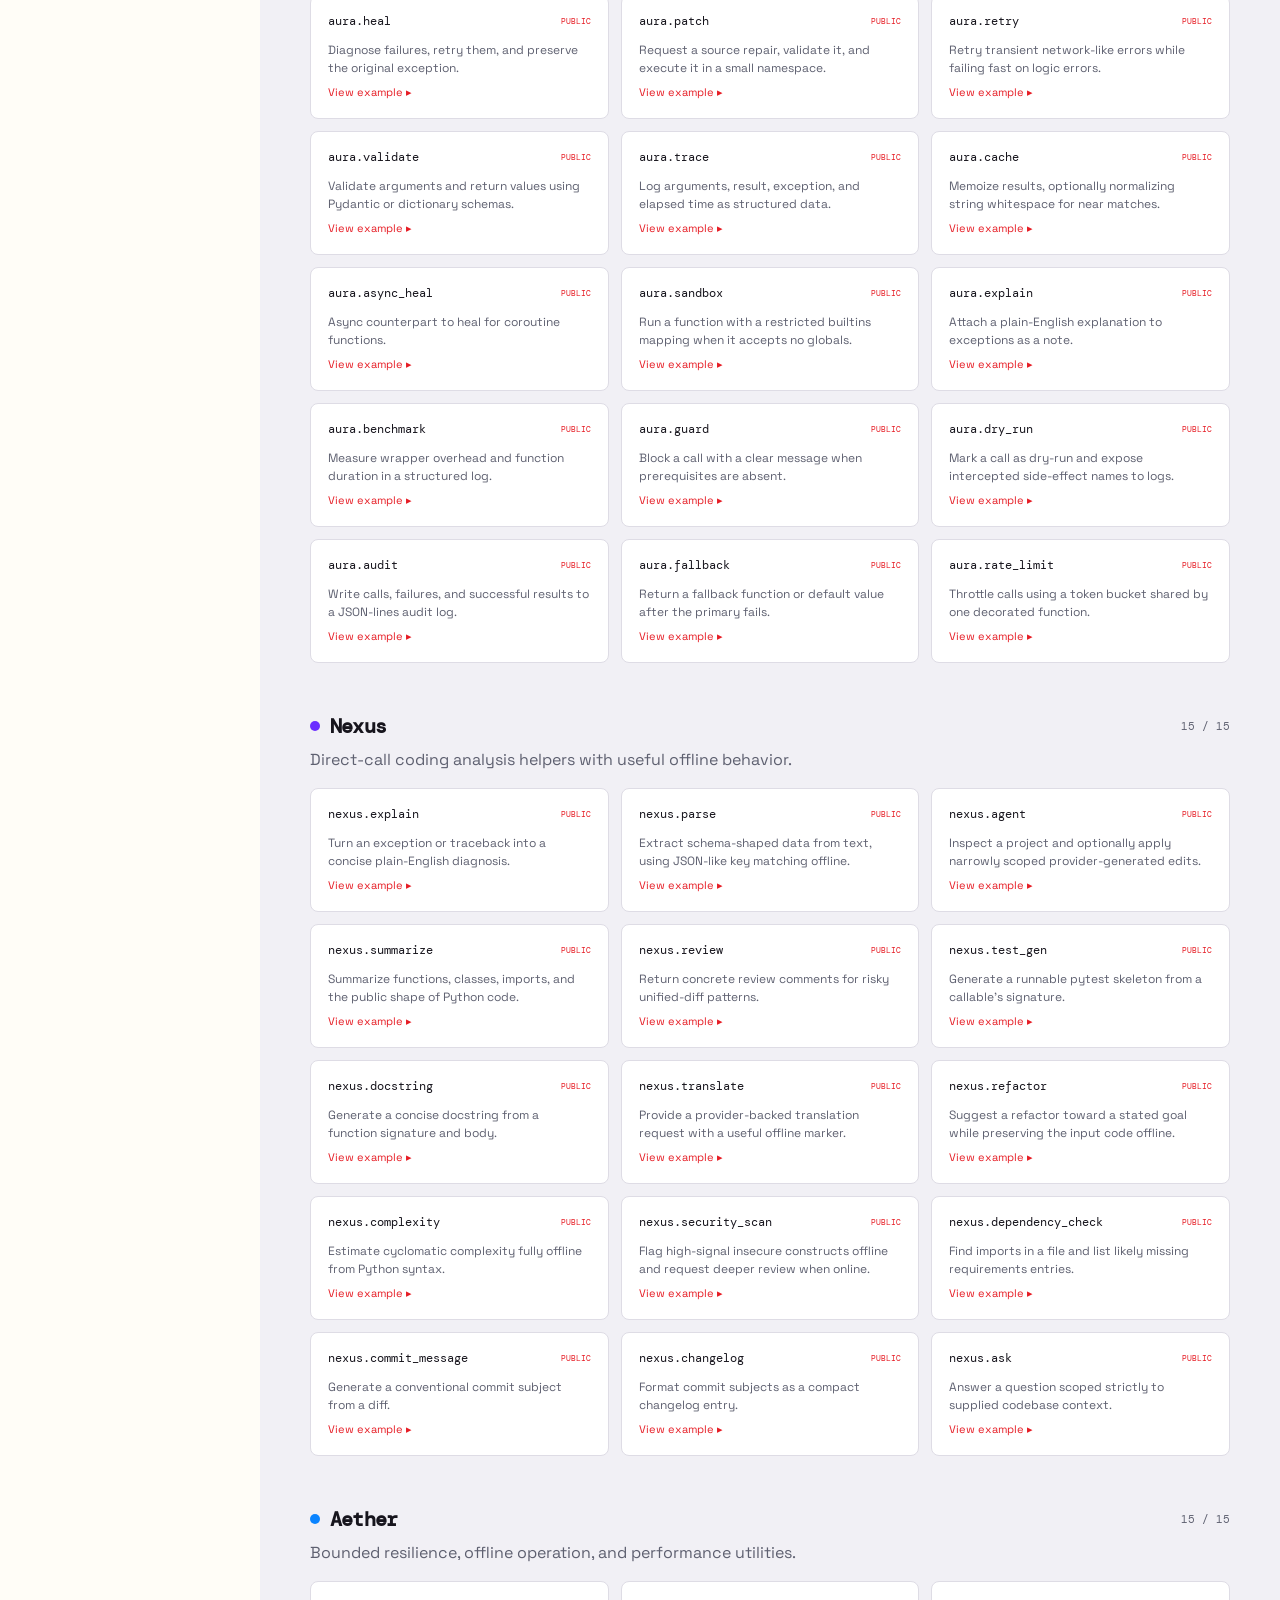
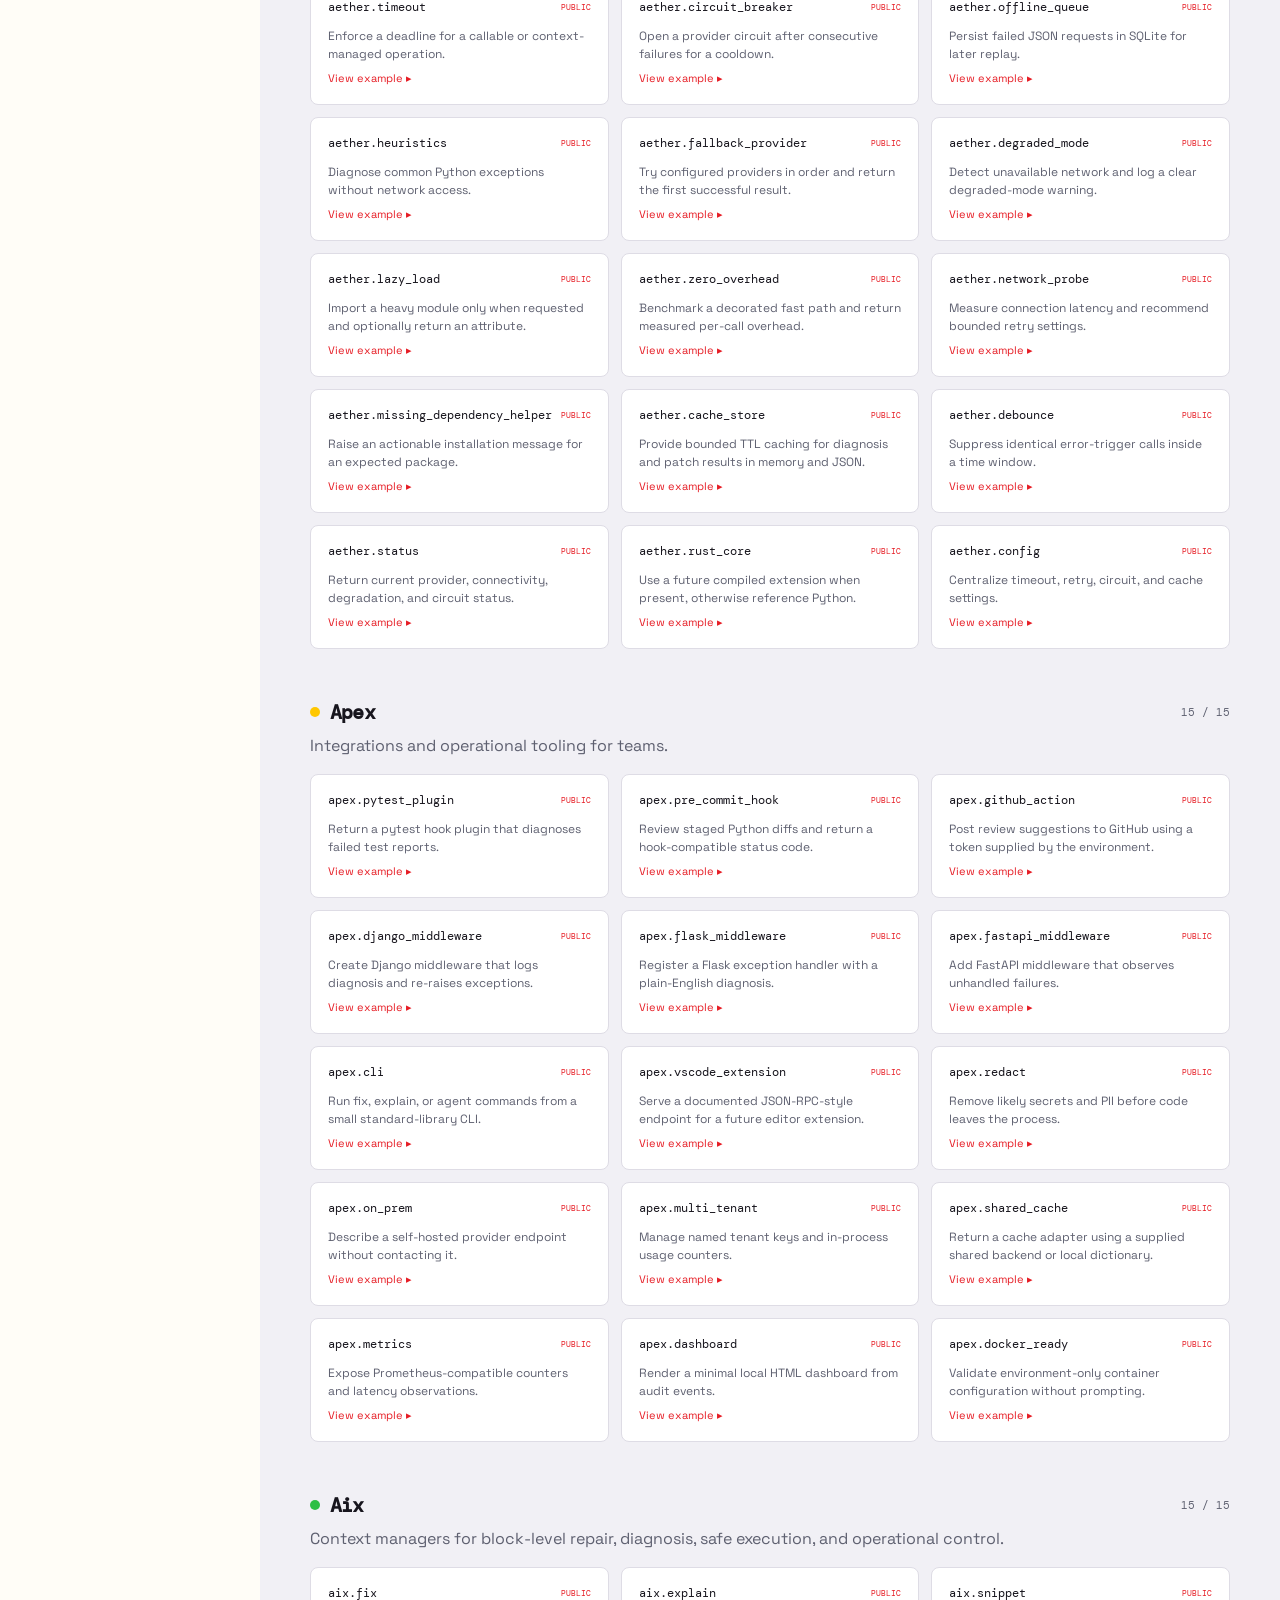
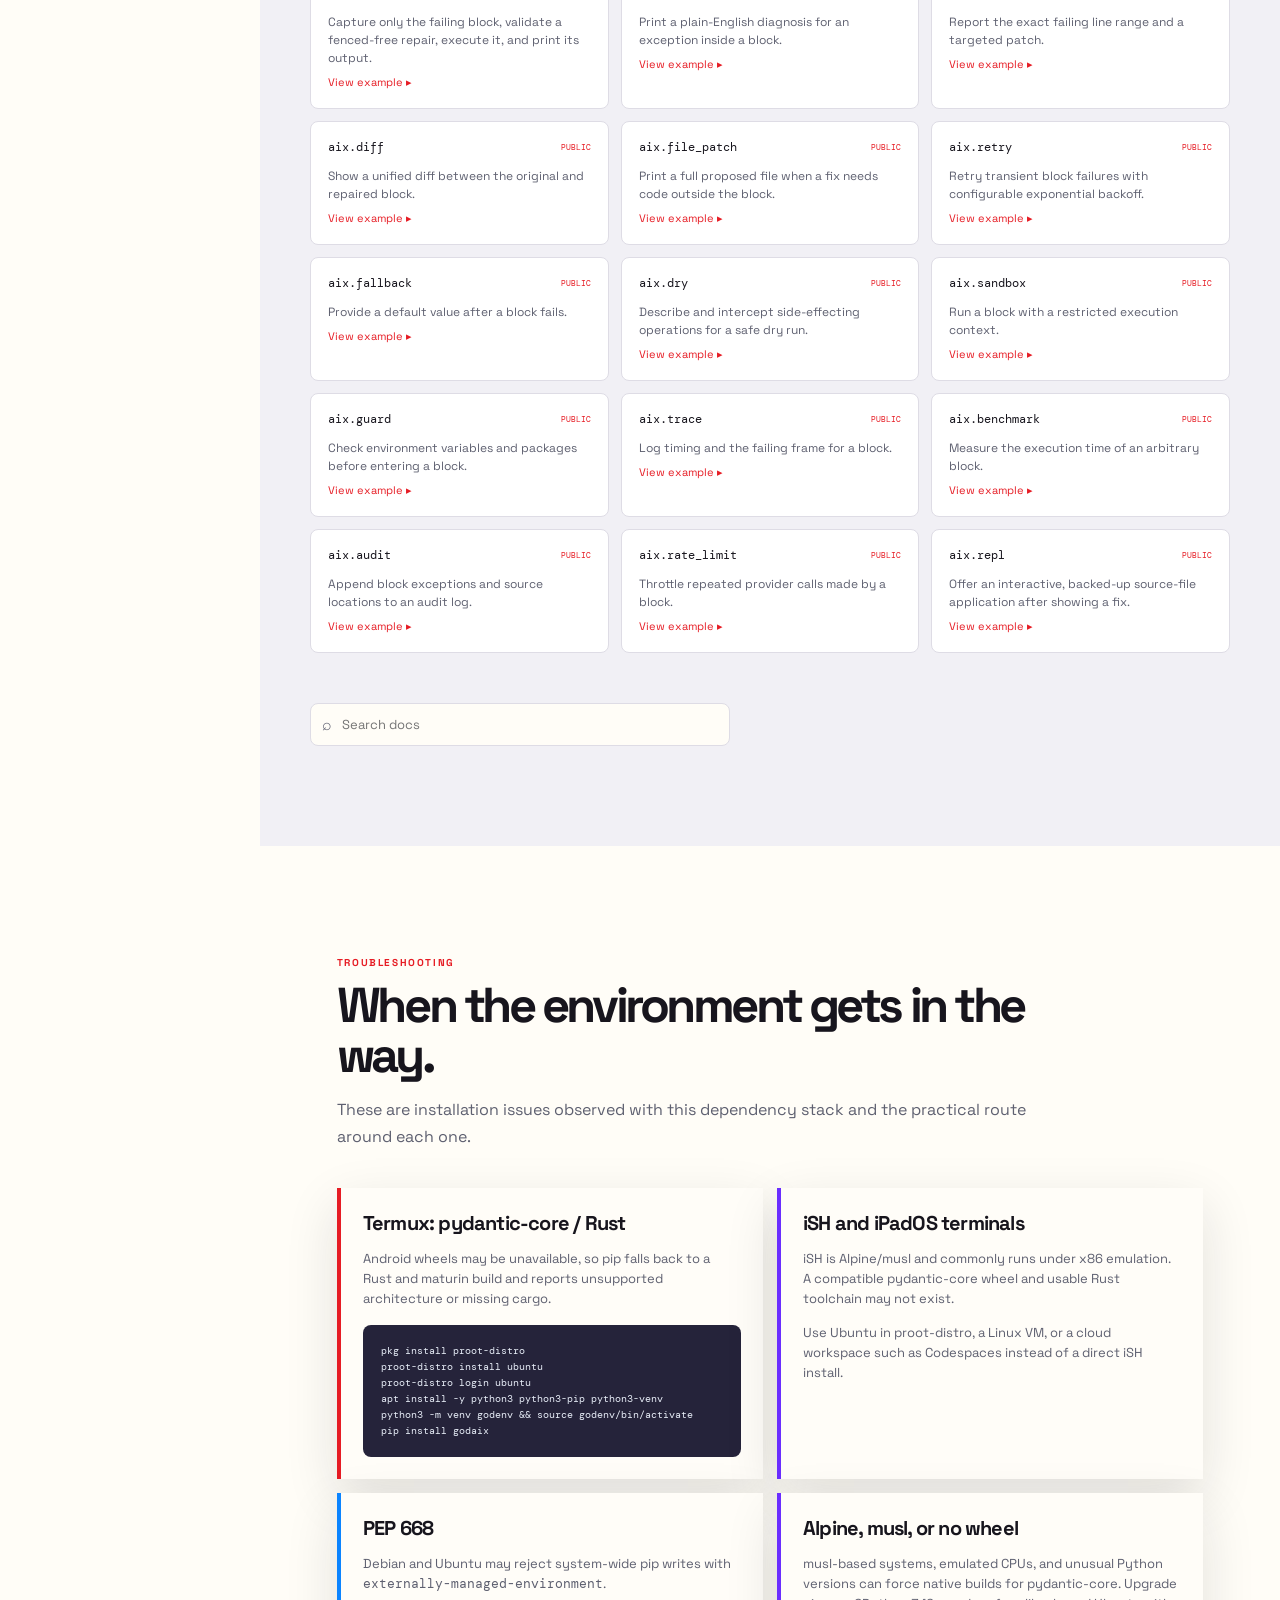
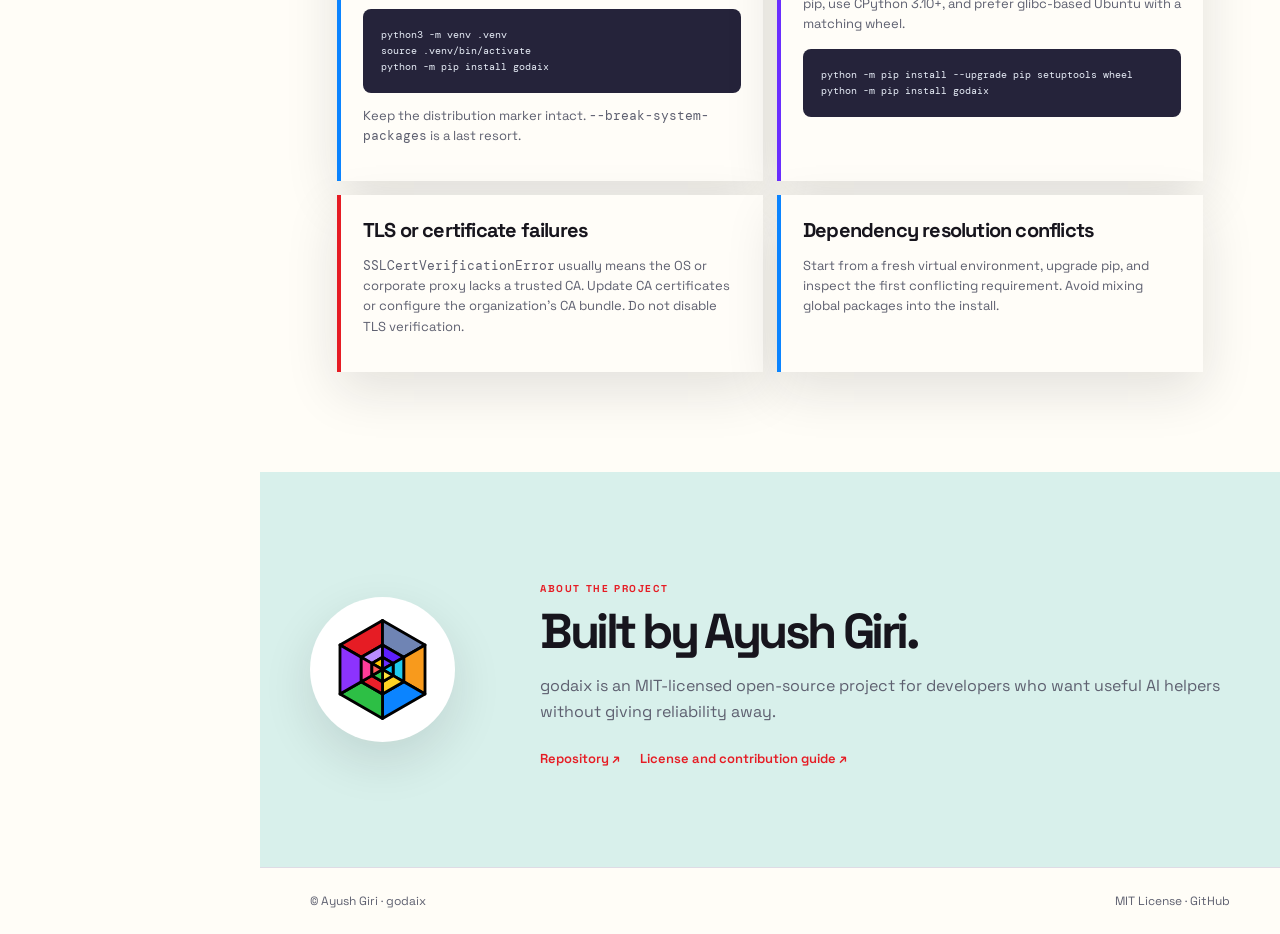
==== commit 626edb15: "Fix provider credential and model configuration" ====
--- a/index.html
+++ b/index.html
@@ -50,7 +50,7 @@
 source godenv/bin/activate
 pip install godaix</code></pre></article></div></section>
       <section class="content-section provider-section" id="providers"><div class="section-heading"><p class="kicker">PROVIDER DESK</p><h2>Bring your own model.</h2><p>Choose offline for local examples, or set one provider and its credential in the environment.</p></div><div class="provider-grid" id="provider-grid"></div><div class="env-code"><span>Example configuration</span><pre><code>export GODAIX_PROVIDER=openai
-export OPENAI_API_KEY="your-key"
+export GODAIX_API_KEY="your-key"
 export GODAIX_MODEL="gpt-4o-mini"
 export GODAIX_TIMEOUT=20</code></pre></div></section>
       <section class="content-section api-section" id="api-reference"><div class="section-heading api-heading"><div><p class="kicker">API REFERENCE</p><h2>Five libraries, seventy-five entry points.</h2><p>Search by member name or concept. Each card is grounded in the source docstring and includes a small usage example.</p></div><span class="api-count">75 MEMBERS</span></div><div id="api-list" class="api-groups"></div><p id="no-results" class="no-results" hidden>No members match that search.</p><label class="search-box api-search"><span>⌕</span><input id="search-input" type="search" placeholder="Search docs" aria-label="Search documentation"></label></section>
